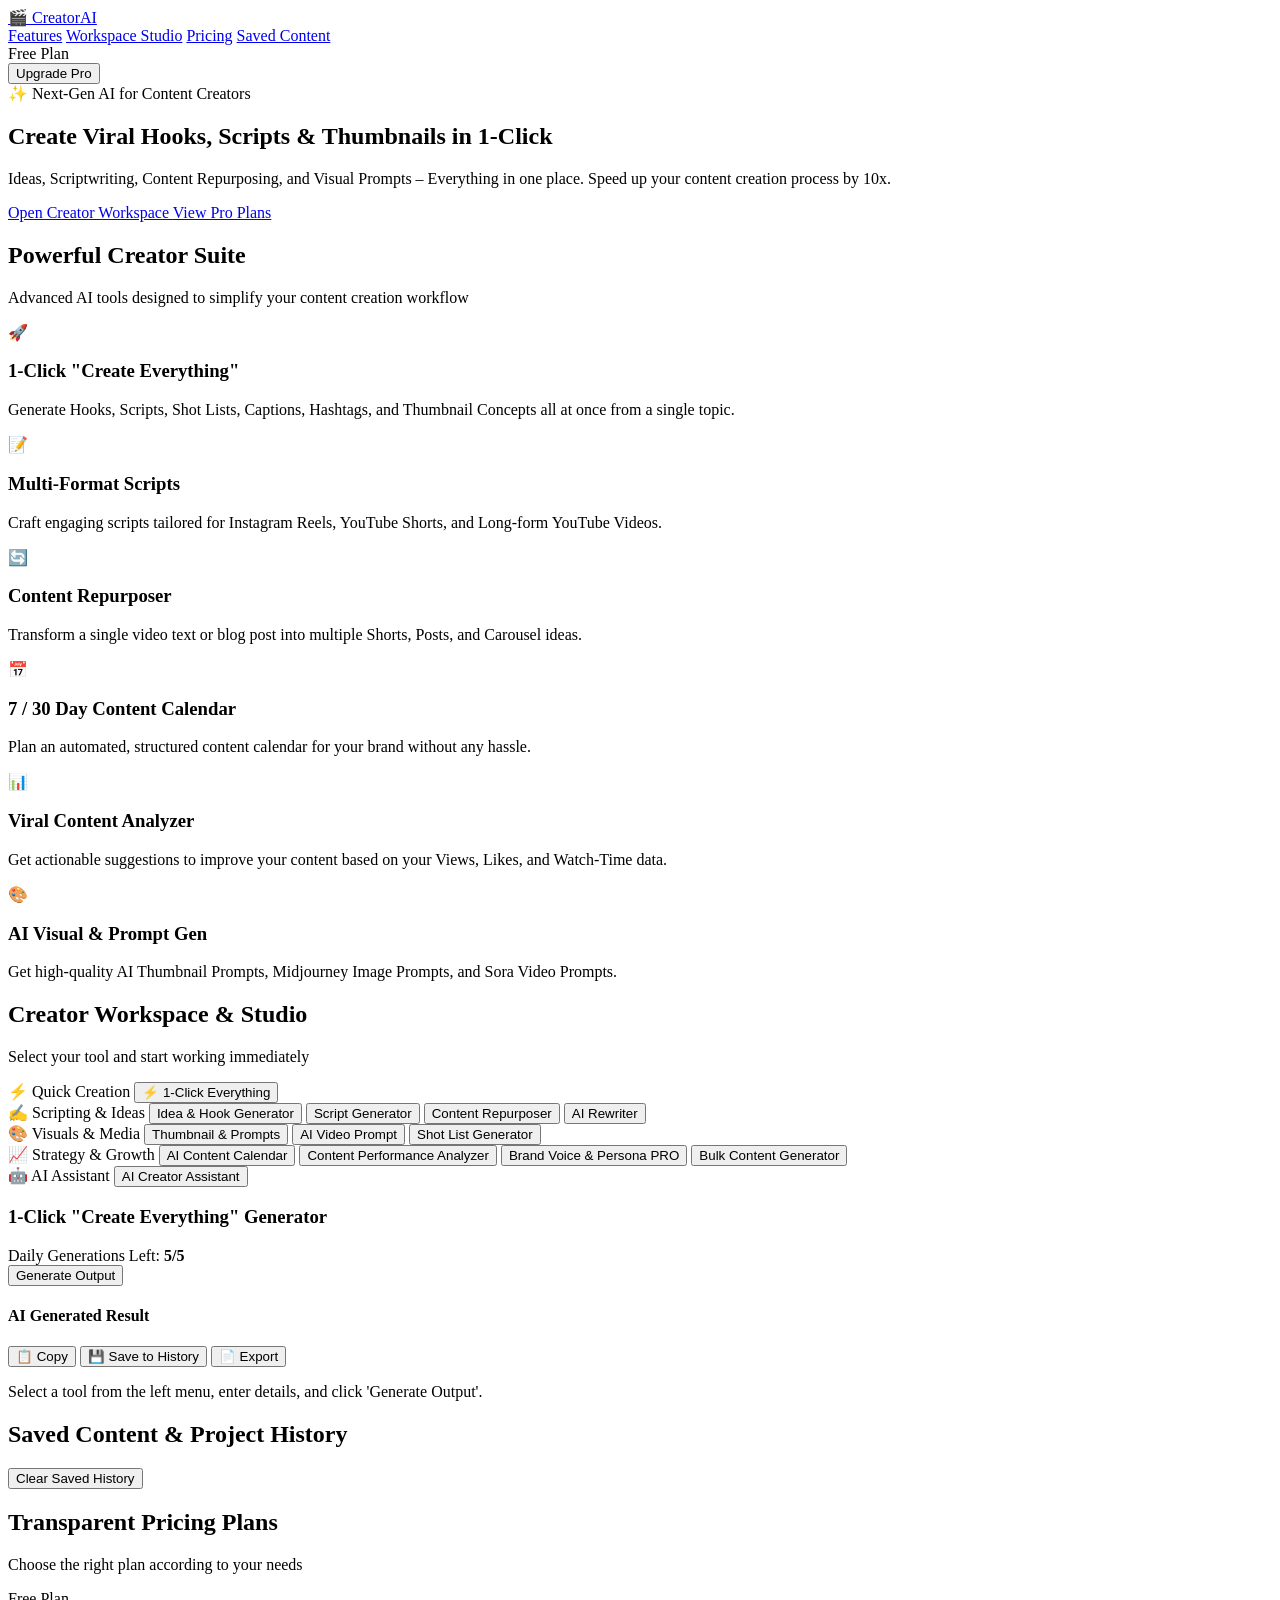
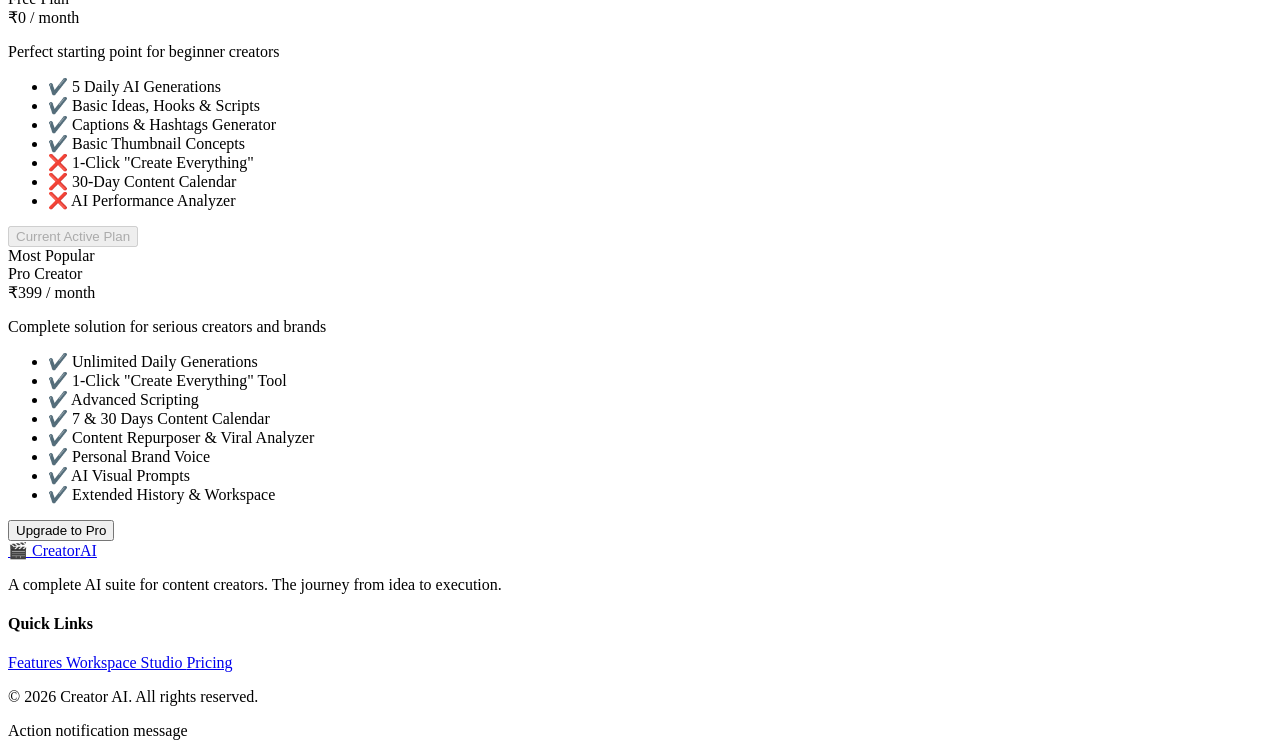
==== index.html @ c9af8aab "Add files via upload" ====
<!DOCTYPE html>
<html lang="en">
<head>
    <meta charset="UTF-8">
    <meta name="viewport" content="width=device-width, initial-scale=1.0">

    <title>Creator AI - All-in-One Content Platform for Creators</title>

    <meta name="description"
        content="AI tools for Content Creators: Idea Generator, Script Writer, Hook Generator, Repurposer, Content Analyzer, and One-Click All-in-One Generator.">

    <link rel="preconnect" href="https://fonts.googleapis.com">
    <link rel="preconnect" href="https://fonts.gstatic.com" crossorigin>

    <link href="https://fonts.googleapis.com/css2?family=Plus+Jakarta+Sans:wght@400;500;600;700;800&display=swap"
        rel="stylesheet">

    <link rel="stylesheet" href="style.css">
  <meta name="google-site-verification" content="_xtn77WiHcYgu2DL6UXUXXm8Jqo-1Ph4qLhPpnRTW8I" />
</head>

<body>

    <!-- Header -->
    <header class="navbar">
        <div class="container nav-container">

            <a href="#" class="logo">
                <span class="logo-icon">🎬</span>
                Creator<span class="highlight">AI</span>
            </a>

            <nav class="nav-links" id="navLinks">
                <a href="#features">Features</a>
                <a href="#workspace">Workspace Studio</a>
                <a href="#pricing">Pricing</a>
                <a href="#history">Saved Content</a>
            </nav>

            <div class="nav-actions">
                <div class="plan-badge" id="userPlanBadge">
                    Free Plan
                </div>

                <button class="btn btn-secondary" id="upgradeNavBtn">
                    Upgrade Pro
                </button>
            </div>

        </div>
    </header>


    <!-- Hero -->
    <section class="hero">

        <div class="container hero-content">

            <span class="hero-tag">
                ✨ Next-Gen AI for Content Creators
            </span>

            <h1>
                Create Viral
                <span class="gradient-text">
                    Hooks, Scripts & Thumbnails
                </span>
                in 1-Click
            </h1>

            <p>
                Ideas, Scriptwriting, Content Repurposing, and Visual Prompts –
                Everything in one place. Speed up your content creation process by 10x.
            </p>

            <div class="hero-buttons">

                <a href="#workspace" class="btn btn-primary btn-lg">
                    Open Creator Workspace
                </a>

                <a href="#pricing" class="btn btn-outline btn-lg">
                    View Pro Plans
                </a>

            </div>

        </div>

    </section>


    <!-- Features -->
    <section class="features-section" id="features">

        <div class="container">

            <div class="section-title">

                <h2>Powerful Creator Suite</h2>

                <p>
                    Advanced AI tools designed to simplify your content creation workflow
                </p>

            </div>


            <div class="features-grid">

                <div class="feature-card">
                    <div class="feature-icon">🚀</div>
                    <h3>1-Click "Create Everything"</h3>
                    <p>
                        Generate Hooks, Scripts, Shot Lists, Captions, Hashtags,
                        and Thumbnail Concepts all at once from a single topic.
                    </p>
                </div>


                <div class="feature-card">
                    <div class="feature-icon">📝</div>
                    <h3>Multi-Format Scripts</h3>
                    <p>
                        Craft engaging scripts tailored for Instagram Reels,
                        YouTube Shorts, and Long-form YouTube Videos.
                    </p>
                </div>


                <div class="feature-card">
                    <div class="feature-icon">🔄</div>
                    <h3>Content Repurposer</h3>
                    <p>
                        Transform a single video text or blog post into multiple
                        Shorts, Posts, and Carousel ideas.
                    </p>
                </div>


                <div class="feature-card">
                    <div class="feature-icon">📅</div>
                    <h3>7 / 30 Day Content Calendar</h3>
                    <p>
                        Plan an automated, structured content calendar for your brand
                        without any hassle.
                    </p>
                </div>


                <div class="feature-card">
                    <div class="feature-icon">📊</div>
                    <h3>Viral Content Analyzer</h3>
                    <p>
                        Get actionable suggestions to improve your content based on
                        your Views, Likes, and Watch-Time data.
                    </p>
                </div>


                <div class="feature-card">
                    <div class="feature-icon">🎨</div>
                    <h3>AI Visual & Prompt Gen</h3>
                    <p>
                        Get high-quality AI Thumbnail Prompts, Midjourney Image Prompts,
                        and Sora Video Prompts.
                    </p>
                </div>

            </div>

        </div>

    </section>


    <!-- Workspace -->
    <section class="workspace-section" id="workspace">

        <div class="container">

            <div class="section-title">

                <h2>Creator Workspace & Studio</h2>

                <p>
                    Select your tool and start working immediately
                </p>

            </div>


            <div class="workspace-layout">

                <!-- Sidebar -->
                <aside class="sidebar">

                    <div class="sidebar-group">

                        <span class="group-title">
                            ⚡ Quick Creation
                        </span>

                        <button class="tool-btn active"
                            data-tool="all-in-one">
                            ⚡ 1-Click Everything
                        </button>

                    </div>


                    <div class="sidebar-group">

                        <span class="group-title">
                            ✍️ Scripting & Ideas
                        </span>

                        <button class="tool-btn"
                            data-tool="idea-hook">
                            Idea & Hook Generator
                        </button>

                        <button class="tool-btn"
                            data-tool="script-gen">
                            Script Generator
                        </button>

                        <button class="tool-btn"
                            data-tool="repurposer">
                            Content Repurposer
                        </button>

                        <button class="tool-btn"
                            data-tool="rewrite-improve">
                            AI Rewriter
                        </button>

                    </div>


                    <div class="sidebar-group">

                        <span class="group-title">
                            🎨 Visuals & Media
                        </span>

                        <button class="tool-btn"
                            data-tool="thumbnail-idea">
                            Thumbnail & Prompts
                        </button>

                        <button class="tool-btn"
                            data-tool="video-prompt">
                            AI Video Prompt
                        </button>

                        <button class="tool-btn"
                            data-tool="shot-list">
                            Shot List Generator
                        </button>

                    </div>


                    <div class="sidebar-group">

                        <span class="group-title">
                            📈 Strategy & Growth
                        </span>

                        <button class="tool-btn"
                            data-tool="calendar">
                            AI Content Calendar
                        </button>

                        <button class="tool-btn"
                            data-tool="analyzer">
                            Content Performance Analyzer
                        </button>

                        <button class="tool-btn"
                            data-tool="brand-voice">
                            Brand Voice & Persona
                            <span class="pro-tag">PRO</span>
                        </button>

                        <button class="tool-btn"
                            data-tool="bulk-gen">
                            Bulk Content Generator
                        </button>

                    </div>


                    <div class="sidebar-group">

                        <span class="group-title">
                            🤖 AI Assistant
                        </span>

                        <button class="tool-btn"
                            data-tool="assistant">
                            AI Creator Assistant
                        </button>

                    </div>

                </aside>


                <!-- Main Panel -->
                <main class="main-panel">

                    <div class="panel-header">

                        <h3 id="currentToolTitle">
                            1-Click "Create Everything" Generator
                        </h3>

                        <span class="limit-tracker"
                            id="dailyLimitTracker">
                            Daily Generations Left:
                            <strong>5/5</strong>
                        </span>

                    </div>


                    <!-- Generator Form -->
                    <form id="generatorForm"
                        class="generator-form">

                        <div id="dynamicInputs">
                        </div>

                        <button type="submit"
                            class="btn btn-primary btn-block"
                            id="generateBtn">

                            <span class="btn-text">
                                Generate Output
                            </span>

                            <span class="spinner hidden"></span>

                        </button>

                    </form>


                    <!-- Output -->
                    <div class="output-container"
                        id="outputContainer">

                        <div class="output-header">

                            <h4>
                                AI Generated Result
                            </h4>

                            <div class="output-actions">

                                <button
                                    type="button"
                                    class="btn btn-secondary btn-sm"
                                    id="copyOutputBtn">
                                    📋 Copy
                                </button>

                                <button
                                    type="button"
                                    class="btn btn-secondary btn-sm"
                                    id="saveOutputBtn">
                                    💾 Save to History
                                </button>

                                <button
                                    type="button"
                                    class="btn btn-secondary btn-sm"
                                    id="exportOutputBtn">
                                    📄 Export
                                </button>

                            </div>

                        </div>


                        <div class="output-body"
                            id="outputDisplay">

                            <p class="placeholder-text">
                                Select a tool from the left menu,
                                enter details, and click 'Generate Output'.
                            </p>

                        </div>

                    </div>

                </main>

            </div>

        </div>

    </section>


    <!-- History -->
    <section class="history-section"
        id="history">

        <div class="container">

            <div class="history-header">

                <h2>
                    Saved Content & Project History
                </h2>

                <button
                    class="btn btn-outline btn-sm"
                    id="clearHistoryBtn">
                    Clear Saved History
                </button>

            </div>

            <div class="history-grid"
                id="historyGrid">

            </div>

        </div>

    </section>


    <!-- Pricing -->
    <section class="pricing-section"
        id="pricing">

        <div class="container">

            <div class="section-title">

                <h2>
                    Transparent Pricing Plans
                </h2>

                <p>
                    Choose the right plan according to your needs
                </p>

            </div>


            <div class="pricing-cards">

                <!-- Free -->
                <div class="price-card">

                    <div class="plan-name">
                        Free Plan
                    </div>

                    <div class="price">
                        ₹0
                        <span>/ month</span>
                    </div>

                    <p class="plan-desc">
                        Perfect starting point for beginner creators
                    </p>

                    <ul class="plan-features">

                        <li>✔️ 5 Daily AI Generations</li>
                        <li>✔️ Basic Ideas, Hooks & Scripts</li>
                        <li>✔️ Captions & Hashtags Generator</li>
                        <li>✔️ Basic Thumbnail Concepts</li>

                        <li class="disabled">
                            ❌ 1-Click "Create Everything"
                        </li>

                        <li class="disabled">
                            ❌ 30-Day Content Calendar
                        </li>

                        <li class="disabled">
                            ❌ AI Performance Analyzer
                        </li>

                    </ul>

                    <button
                        class="btn btn-outline btn-block"
                        id="freePlanBtn"
                        disabled>
                        Current Active Plan
                    </button>

                </div>


                <!-- Pro -->
                <div class="price-card popular">

                    <div class="popular-badge">
                        Most Popular
                    </div>

                    <div class="plan-name">
                        Pro Creator
                    </div>

                    <div class="price">
                        ₹399
                        <span>/ month</span>
                    </div>

                    <p class="plan-desc">
                        Complete solution for serious creators and brands
                    </p>

                    <ul class="plan-features">

                        <li>✔️ Unlimited Daily Generations</li>
                        <li>✔️ 1-Click "Create Everything" Tool</li>
                        <li>✔️ Advanced Scripting</li>
                        <li>✔️ 7 & 30 Days Content Calendar</li>
                        <li>✔️ Content Repurposer & Viral Analyzer</li>
                        <li>✔️ Personal Brand Voice</li>
                        <li>✔️ AI Visual Prompts</li>
                        <li>✔️ Extended History & Workspace</li>

                    </ul>

                    <button
                        class="btn btn-primary btn-block"
                        id="upgradeProBtn">
                        Upgrade to Pro
                    </button>

                </div>

            </div>

        </div>

    </section>


    <!-- Footer -->
    <footer class="footer">

        <div class="container footer-content">

            <div class="footer-brand">

                <a href="#" class="logo">
                    🎬 Creator<span class="highlight">AI</span>
                </a>

                <p>
                    A complete AI suite for content creators.
                    The journey from idea to execution.
                </p>

            </div>


            <div class="footer-links">

                <h4>
                    Quick Links
                </h4>

                <a href="#features">
                    Features
                </a>

                <a href="#workspace">
                    Workspace Studio
                </a>

                <a href="#pricing">
                    Pricing
                </a>

            </div>


            <div class="footer-bottom">

                <p>
                    &copy; 2026 Creator AI.
                    All rights reserved.
                </p>

            </div>

        </div>

    </footer>


    <!-- Toast -->
    <div id="toast" class="toast">
        Action notification message
    </div>


    <!-- JavaScript -->
    <script src="script.js"></script>

</body>
</html>
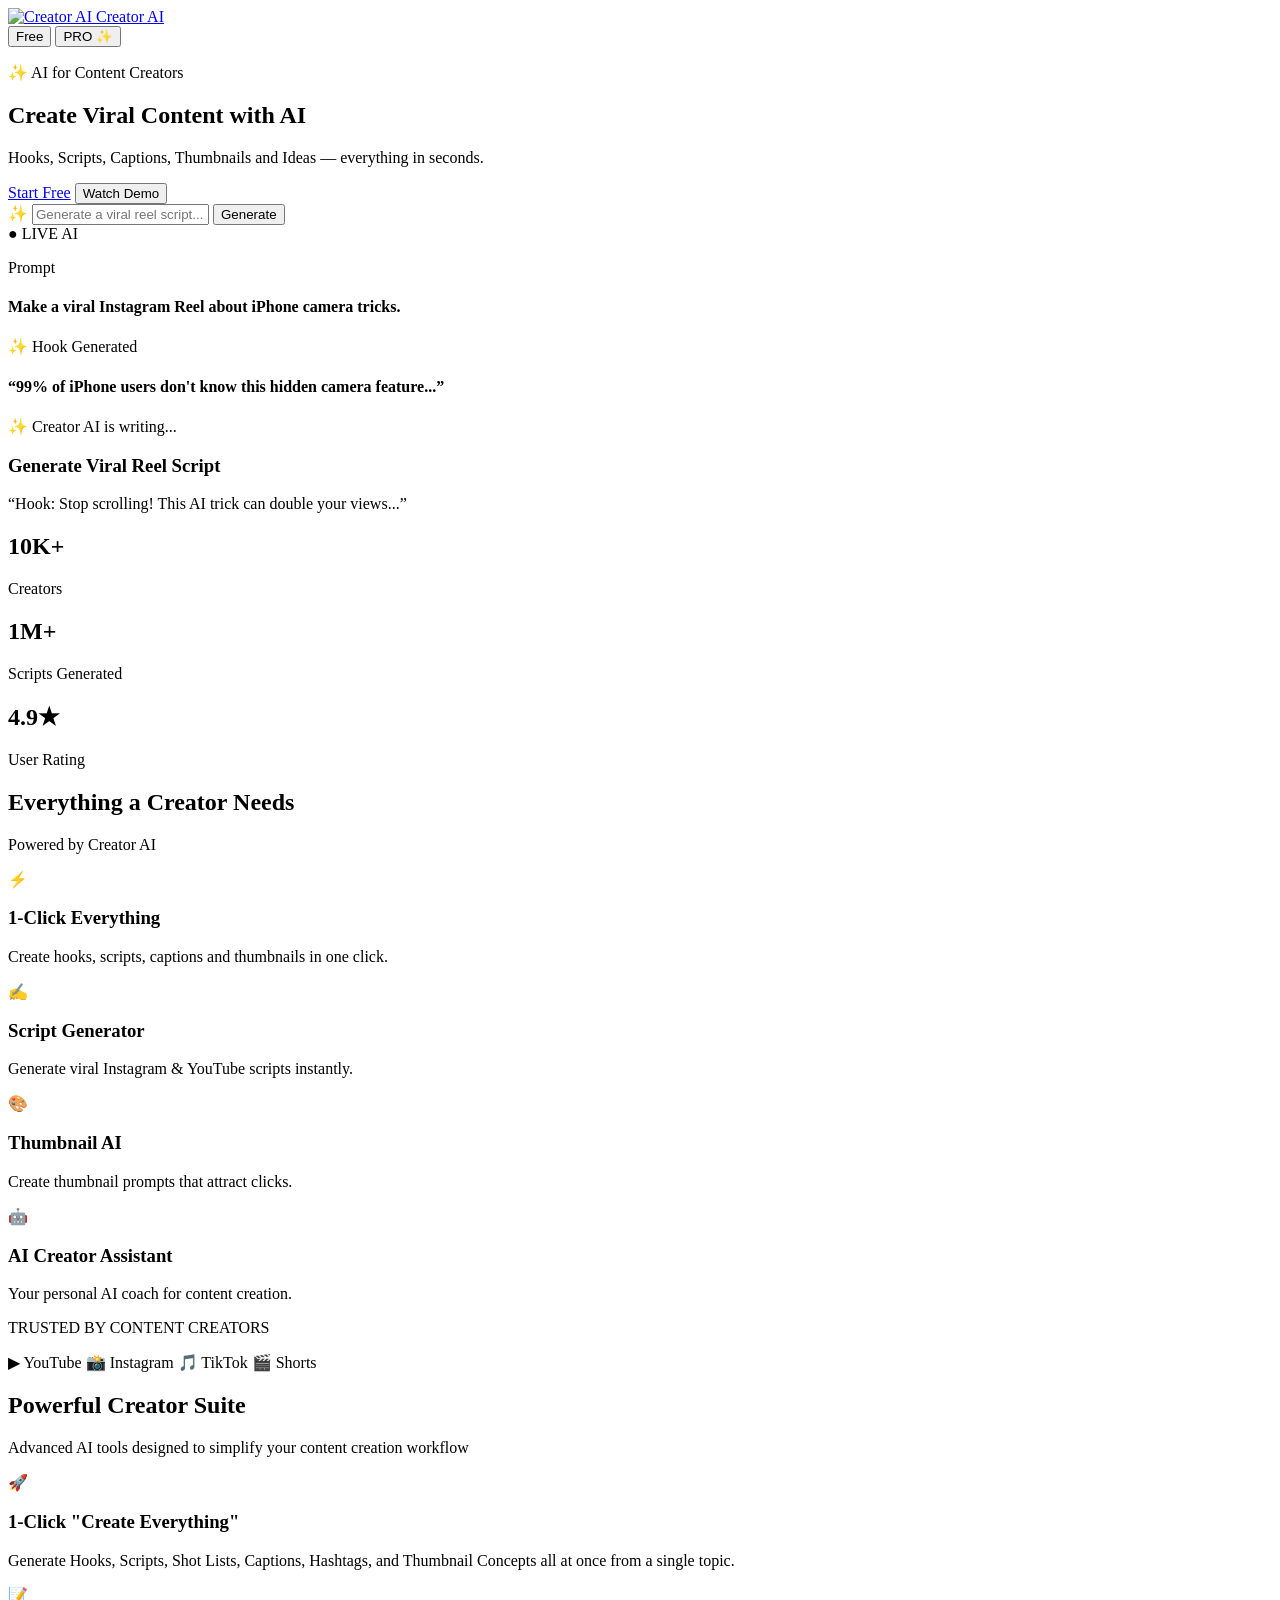
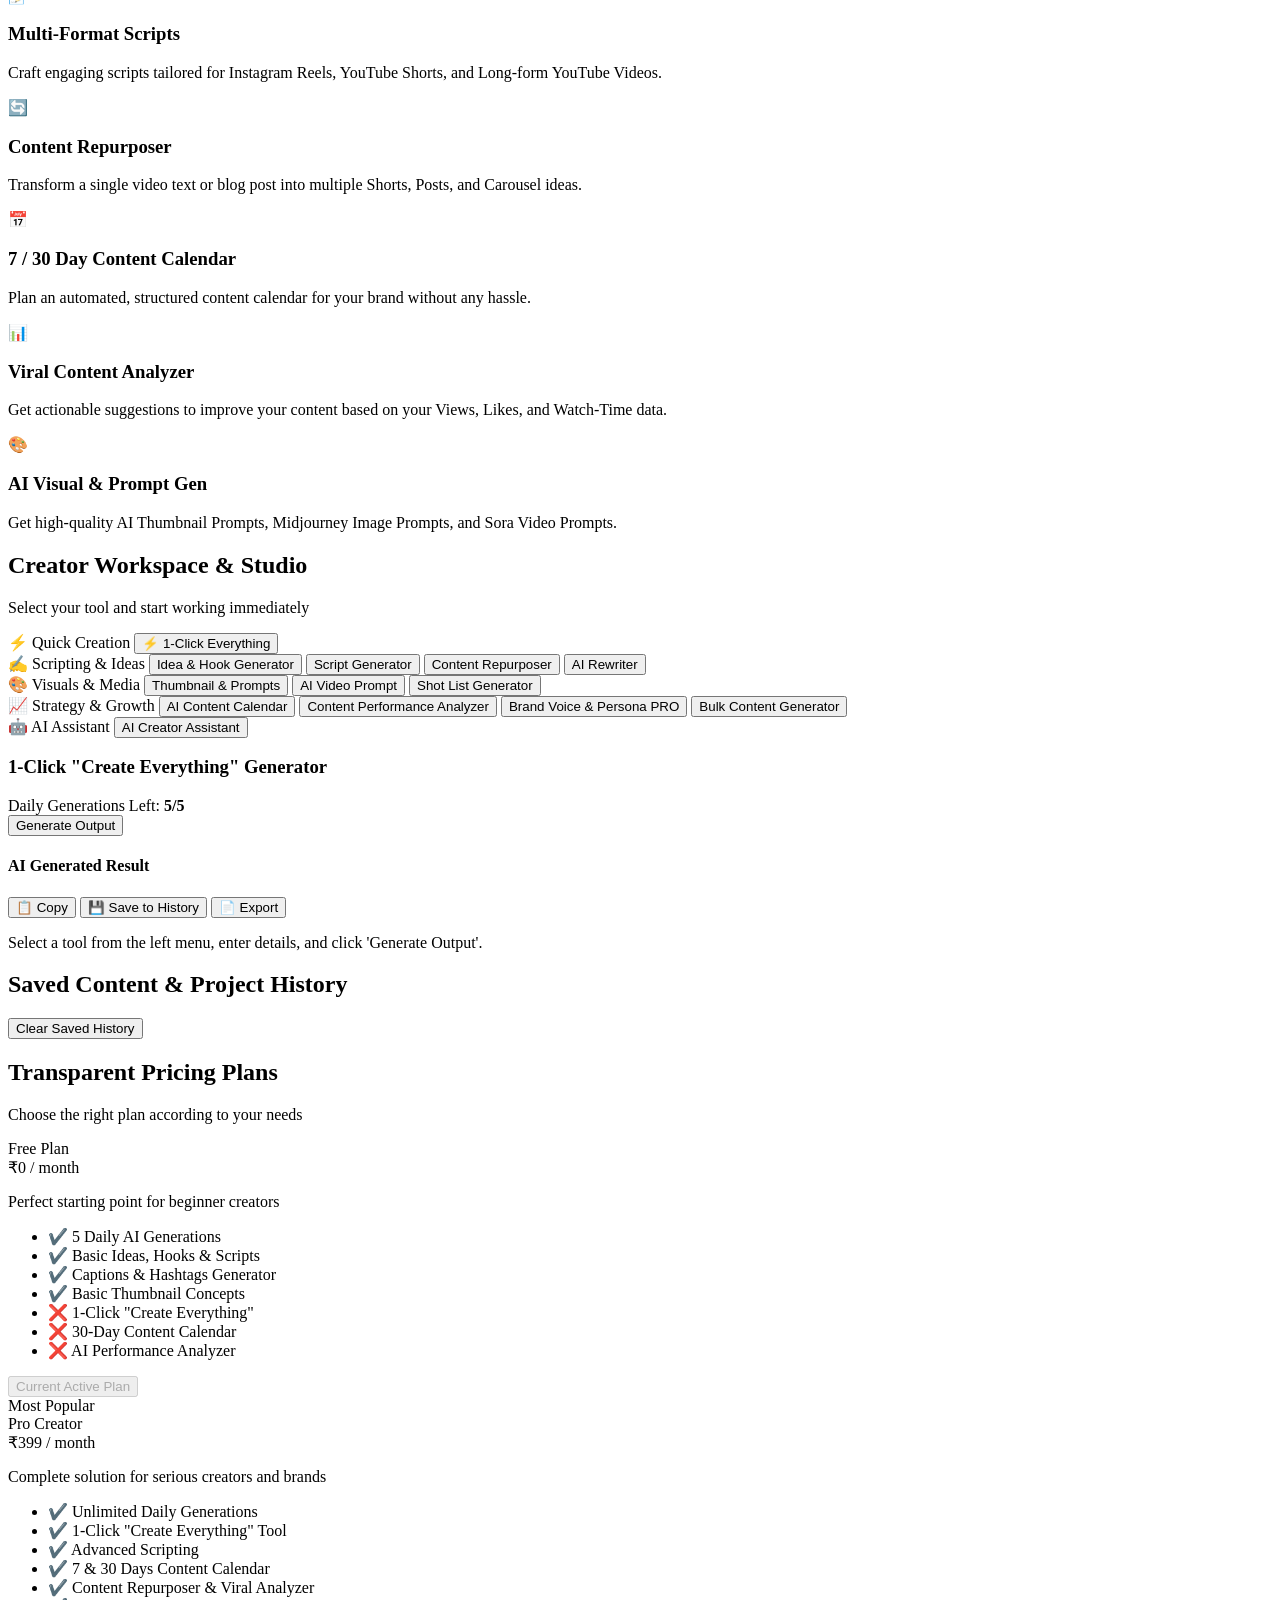
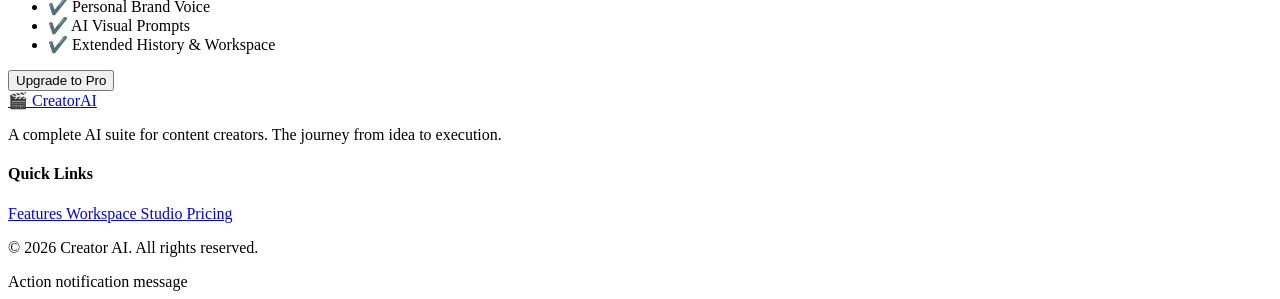
==== commit 7e48f6a1: "Add files via upload" ====
--- a/index.html
+++ b/index.html
@@ -6,9 +6,8 @@
 
     <title>Creator AI - All-in-One Content Platform for Creators</title>
 
-    <meta name="description"
-        content="AI tools for Content Creators: Idea Generator, Script Writer, Hook Generator, Repurposer, Content Analyzer, and One-Click All-in-One Generator.">
-
+    <meta name="description" content="Creator AI is an all-in-one AI platform for content creators. Generate viral hooks, scripts, captions, thumbnails, video prompts and more with AI.">
+  <link rel="canonical" href="https://creator-ai-create.github.io/creator-ai/">
     <link rel="preconnect" href="https://fonts.googleapis.com">
     <link rel="preconnect" href="https://fonts.gstatic.com" crossorigin>
 
@@ -16,78 +15,164 @@
         rel="stylesheet">
 
     <link rel="stylesheet" href="style.css">
-  <meta name="google-site-verification" content="_xtn77WiHcYgu2DL6UXUXXm8Jqo-1Ph4qLhPpnRTW8I" />
+  <link rel="icon" type="image/svg+xml" href="favicon.svg">
+  <meta name="theme-color" content="#7C3AED">
 </head>
 
 <body>
 
-    <!-- Header -->
-    <header class="navbar">
-        <div class="container nav-container">
-
-            <a href="#" class="logo">
-                <span class="logo-icon">🎬</span>
-                Creator<span class="highlight">AI</span>
-            </a>
-
-            <nav class="nav-links" id="navLinks">
-                <a href="#features">Features</a>
-                <a href="#workspace">Workspace Studio</a>
-                <a href="#pricing">Pricing</a>
-                <a href="#history">Saved Content</a>
-            </nav>
-
-            <div class="nav-actions">
-                <div class="plan-badge" id="userPlanBadge">
-                    Free Plan
-                </div>
-
-                <button class="btn btn-secondary" id="upgradeNavBtn">
-                    Upgrade Pro
-                </button>
-            </div>
-
-        </div>
-    </header>
+    
+  
+<!-- Header -->
+<header class="navbar">
+
+    <div class="logo">
+        <a href="index.html" class="logo-link">
+            <img src="./favicom.svg" class="brand-logo" alt="Creator AI">
+            <span class="brand-name">
+                Creator <span>AI</span>
+            </span>
+        </a>
+    </div>
+
+    <div class="nav-right">
+        <button class="plan-btn">Free</button>
+        <button class="pro-btn">PRO ✨</button>
+    </div>
+
+</header>
 
 
     <!-- Hero -->
-    <section class="hero">
-
-        <div class="container hero-content">
-
-            <span class="hero-tag">
-                ✨ Next-Gen AI for Content Creators
-            </span>
-
-            <h1>
-                Create Viral
-                <span class="gradient-text">
-                    Hooks, Scripts & Thumbnails
-                </span>
-                in 1-Click
-            </h1>
-
-            <p>
-                Ideas, Scriptwriting, Content Repurposing, and Visual Prompts –
-                Everything in one place. Speed up your content creation process by 10x.
-            </p>
-
-            <div class="hero-buttons">
-
-                <a href="#workspace" class="btn btn-primary btn-lg">
-                    Open Creator Workspace
-                </a>
-
-                <a href="#pricing" class="btn btn-outline btn-lg">
-                    View Pro Plans
-                </a>
-
-            </div>
-
-        </div>
-
-    </section>
+  <div class="orb orb1"></div>
+<div class="orb orb2"></div>
+<div class="orb orb3"></div>
+<div class="grid-bg"></div>
+<section class="hero">
+  <div class="hero-left">
+    <p class="badge">✨ AI for Content Creators</p>
+
+    <h1>Create Viral Content with AI</h1>
+
+    <p class="subtitle">
+      Hooks, Scripts, Captions, Thumbnails and Ideas —
+      everything in seconds.
+    </p>
+
+    <div class="hero-buttons">
+      <a href="tools.html" class="start-btn">Start Free</a>
+      <button class="demo-btn">Watch Demo</button>
+      
+    </div>
+    <div class="ai-search">
+  <div class="search-glow"></div>
+  <span>✨</span>
+  <input type="text" placeholder="Generate a viral reel script...">
+  <button>Generate</button>
+</div>
+  </div>
+  <div class="hero-right">
+  <div class="ai-card">
+
+  <div class="card-top">
+    <span class="dot pink"></span>
+    <span class="dot purple"></span>
+    <span class="dot blue"></span>
+    <span class="live">● LIVE AI</span>
+  </div>
+
+  <div class="prompt-box">
+    <p>Prompt</p>
+    <h4>Make a viral Instagram Reel about iPhone camera tricks.</h4>
+  </div>
+
+  <div class="typing">
+    <span></span><span></span><span></span>
+  </div>
+
+  <div class="result-box">
+    <p>✨ Hook Generated</p>
+    <h4>“99% of iPhone users don't know this hidden camera feature...”</h4>
+  </div>
+
+  </div>
+    <div class="card-top">
+      <span class="dot"></span>
+      <span class="dot"></span>
+      <span class="dot"></span>
+    </div>
+
+    <p class="ai-label">✨ Creator AI is writing...</p>
+
+    <h3>Generate Viral Reel Script</h3>
+
+    <div class="output-box">
+      “Hook: Stop scrolling! This AI trick can double your views...”
+    </div>
+  </div>
+  </div>
+  <section class="stats">
+  <div class="stat-card">
+    <h2>10K+</h2>
+    <p>Creators</p>
+  </div>
+
+  <div class="stat-card">
+    <h2>1M+</h2>
+    <p>Scripts Generated</p>
+  </div>
+
+  <div class="stat-card">
+    <h2>4.9★</h2>
+    <p>User Rating</p>
+  </div>
+  </section>
+  <section class="features">
+  <h2>Everything a Creator Needs</h2>
+  <p>Powered by Creator AI</p>
+
+  <div class="feature-grid">
+
+    <div class="feature-card">
+      <div class="icon">⚡</div>
+      <h3>1-Click Everything</h3>
+      <p>Create hooks, scripts, captions and thumbnails in one click.</p>
+    </div>
+
+    <div class="feature-card">
+      <div class="icon">✍️</div>
+      <h3>Script Generator</h3>
+      <p>Generate viral Instagram & YouTube scripts instantly.</p>
+    </div>
+
+    <div class="feature-card">
+      <div class="icon">🎨</div>
+      <h3>Thumbnail AI</h3>
+      <p>Create thumbnail prompts that attract clicks.</p>
+    </div>
+
+    <div class="feature-card">
+      <div class="icon">🤖</div>
+      <h3>AI Creator Assistant</h3>
+      <p>Your personal AI coach for content creation.</p>
+    </div>
+
+  </div>
+  </section>
+  <section class="trusted">
+  <p class="trusted-title">TRUSTED BY CONTENT CREATORS</p>
+
+  <div class="creator-logos">
+    <span>▶ YouTube</span>
+    <span>📸 Instagram</span>
+    <span>🎵 TikTok</span>
+    <span>🎬 Shorts</span>
+  </div>
+  </section>
+  
+    <!-- AI preview card -->
+  </>
+</section>
 
 
     <!-- Features -->
@@ -617,4 +702,6 @@
     <script src="script.js"></script>
 
 </body>
-</html>+</html>
+
+  
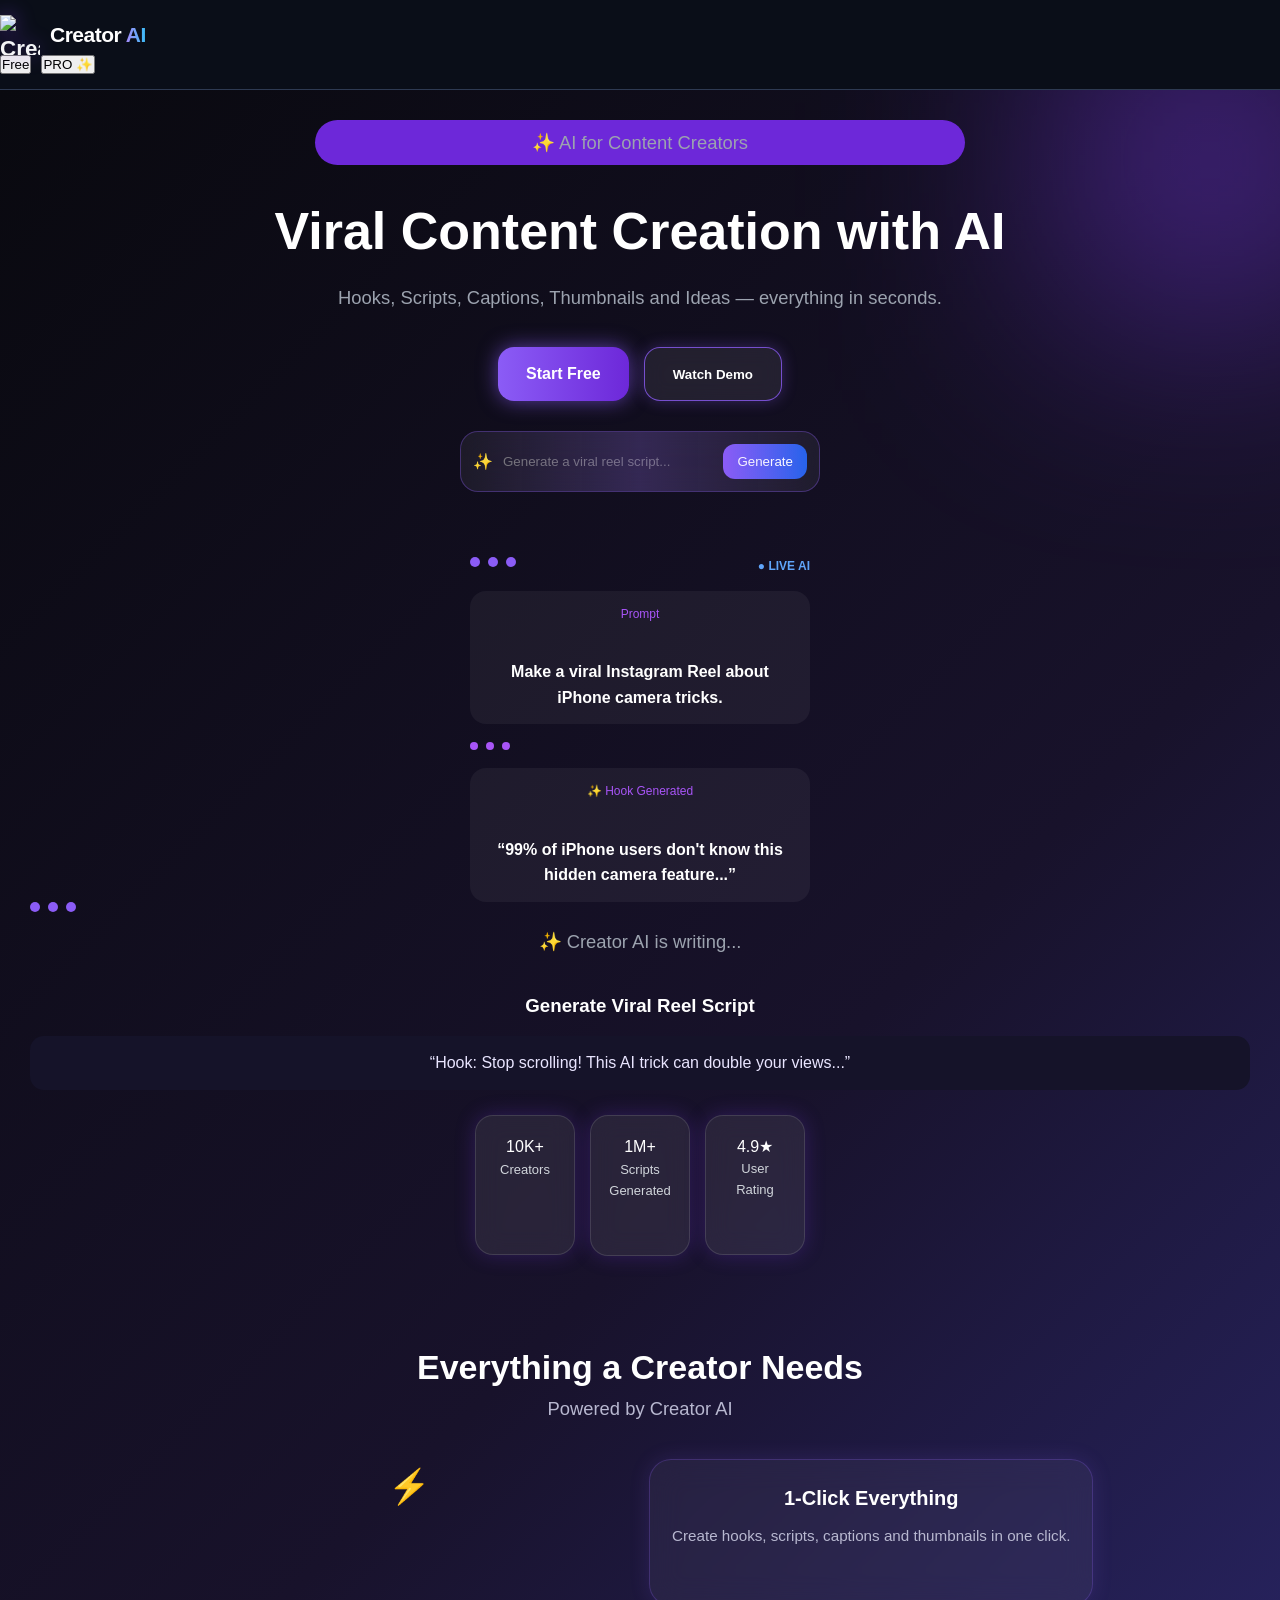
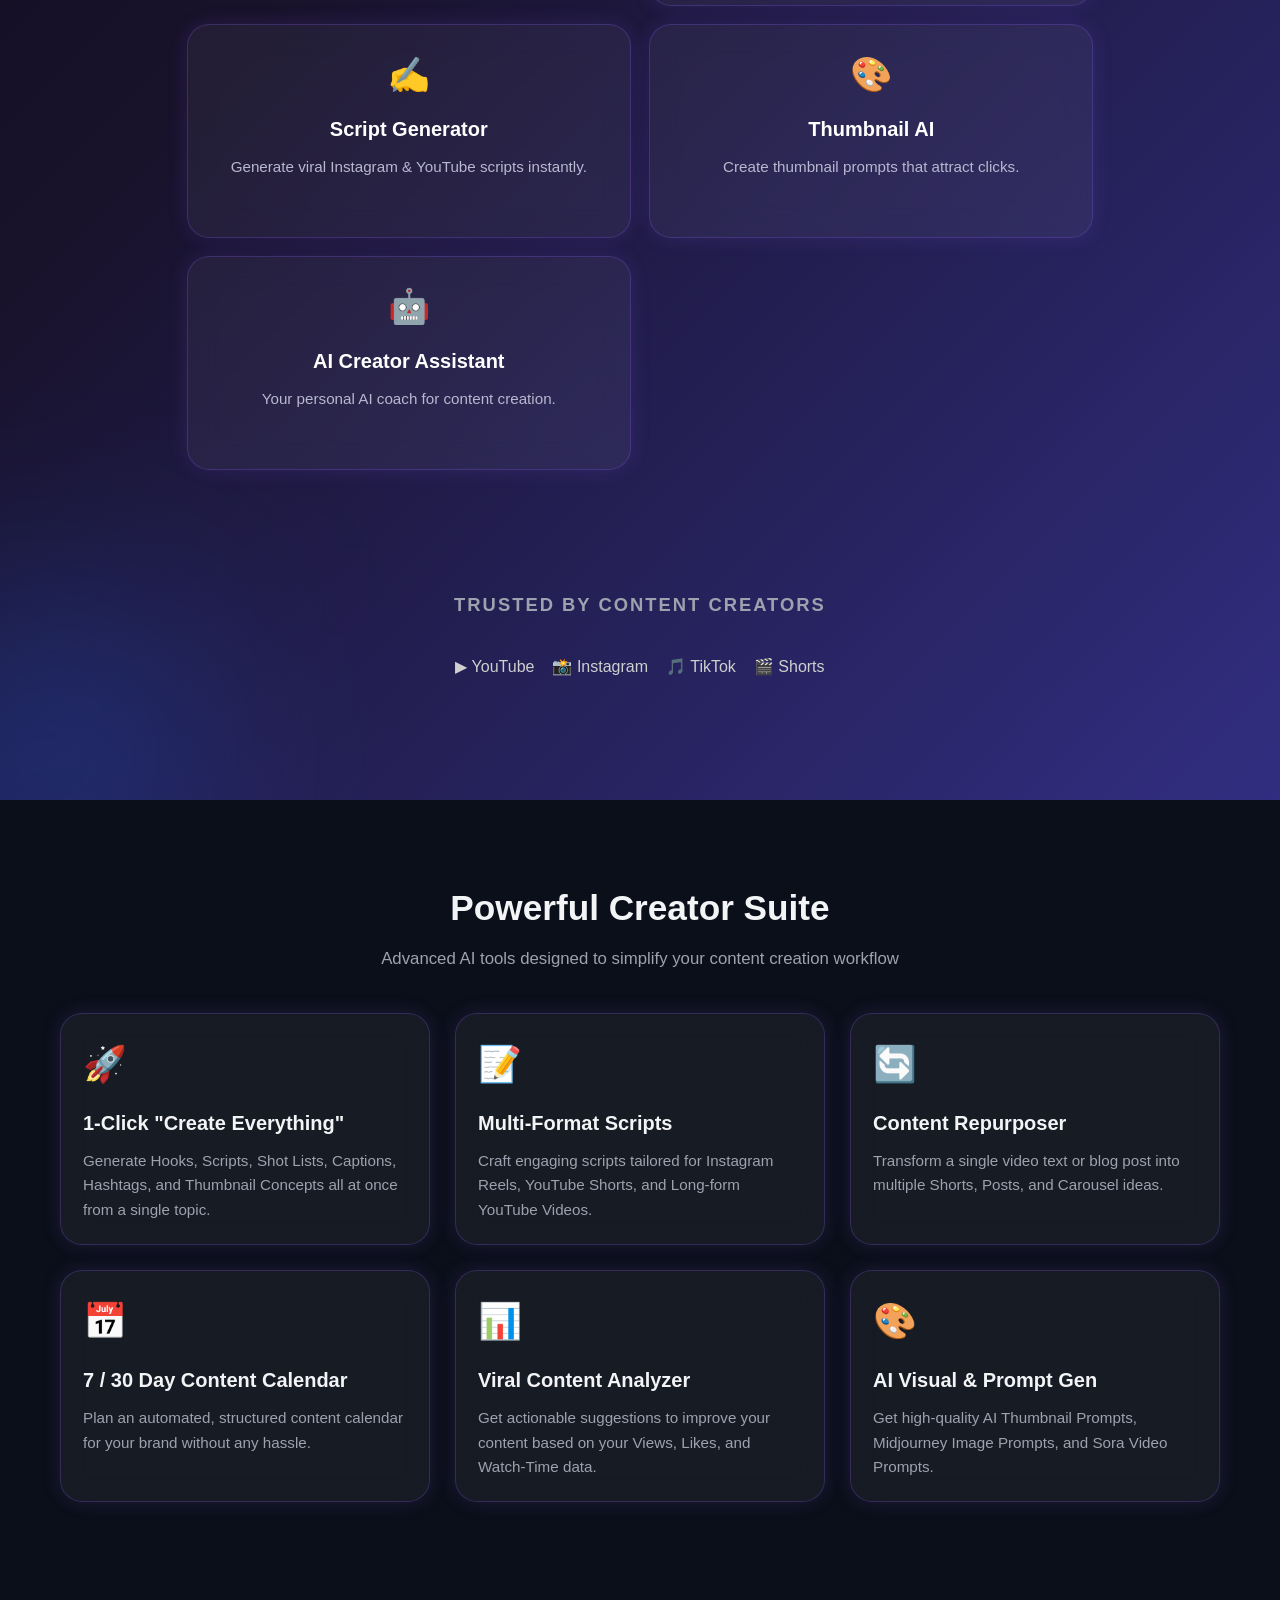
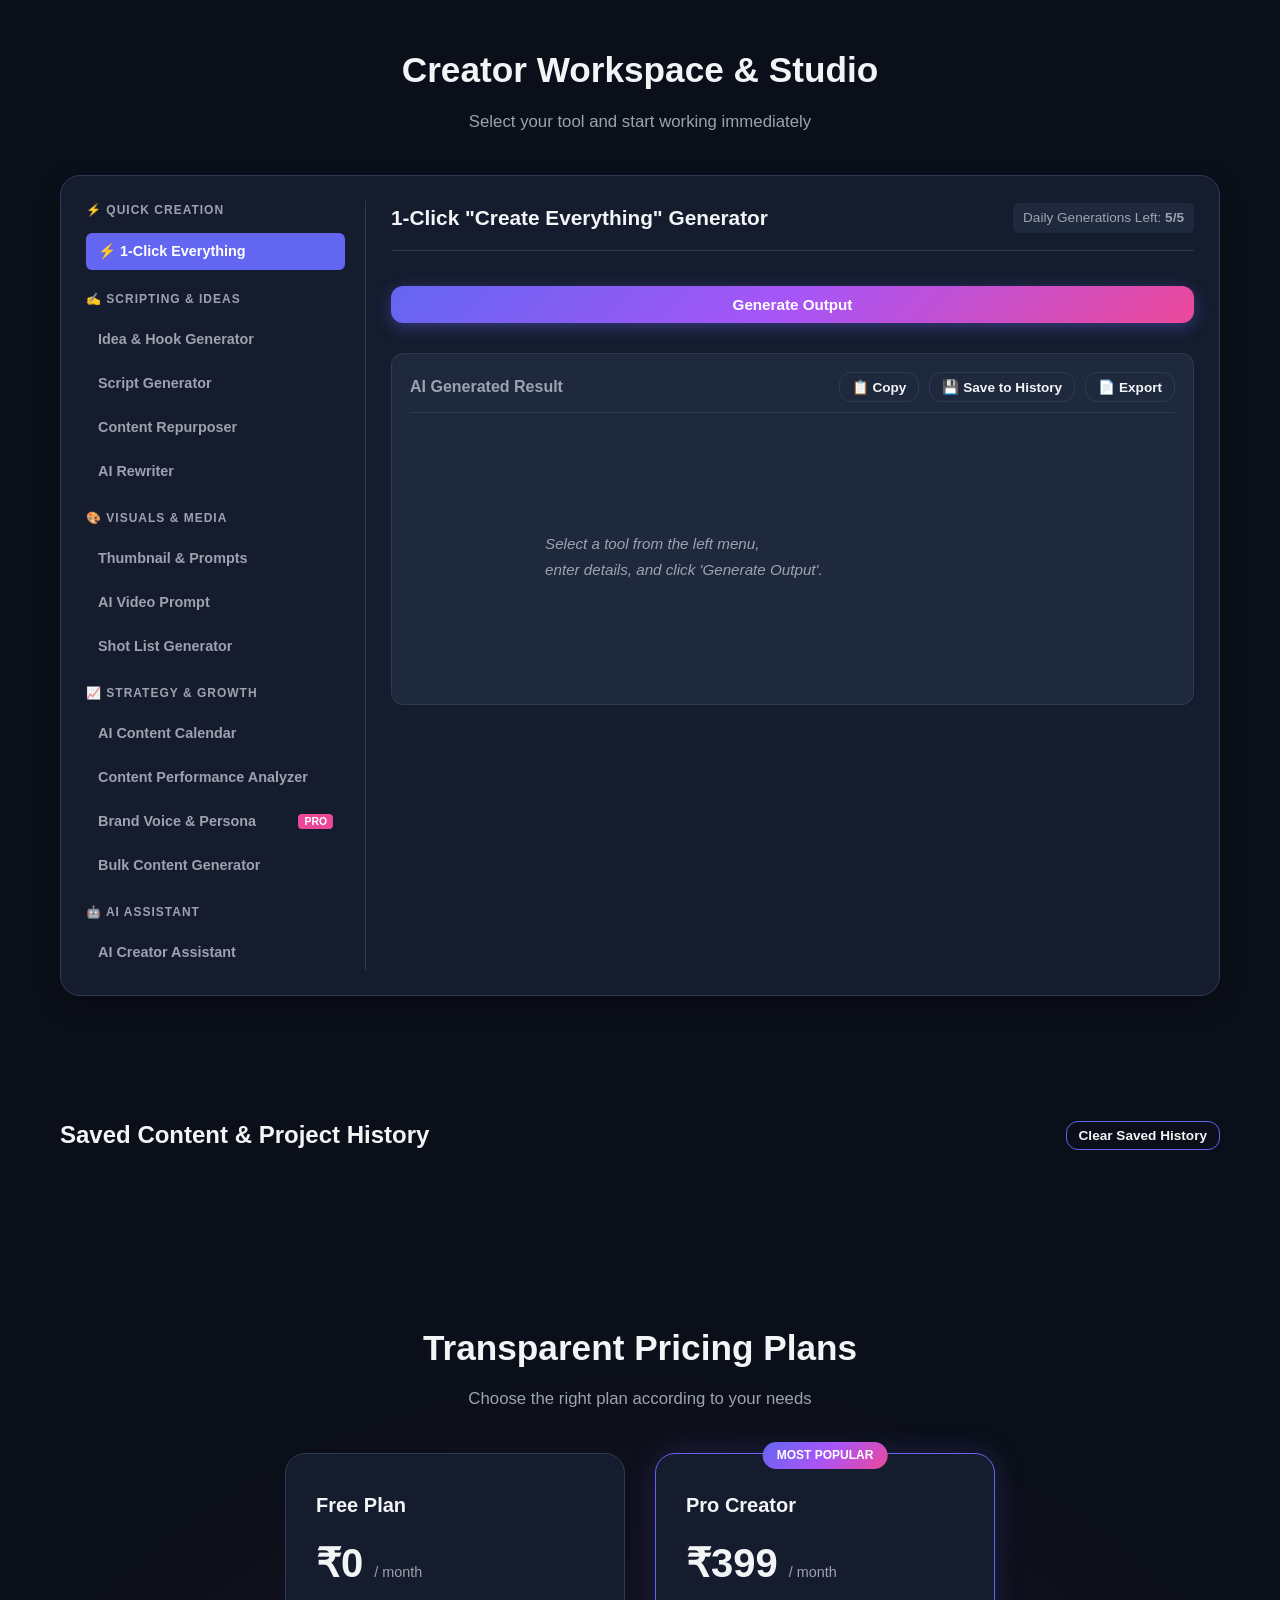
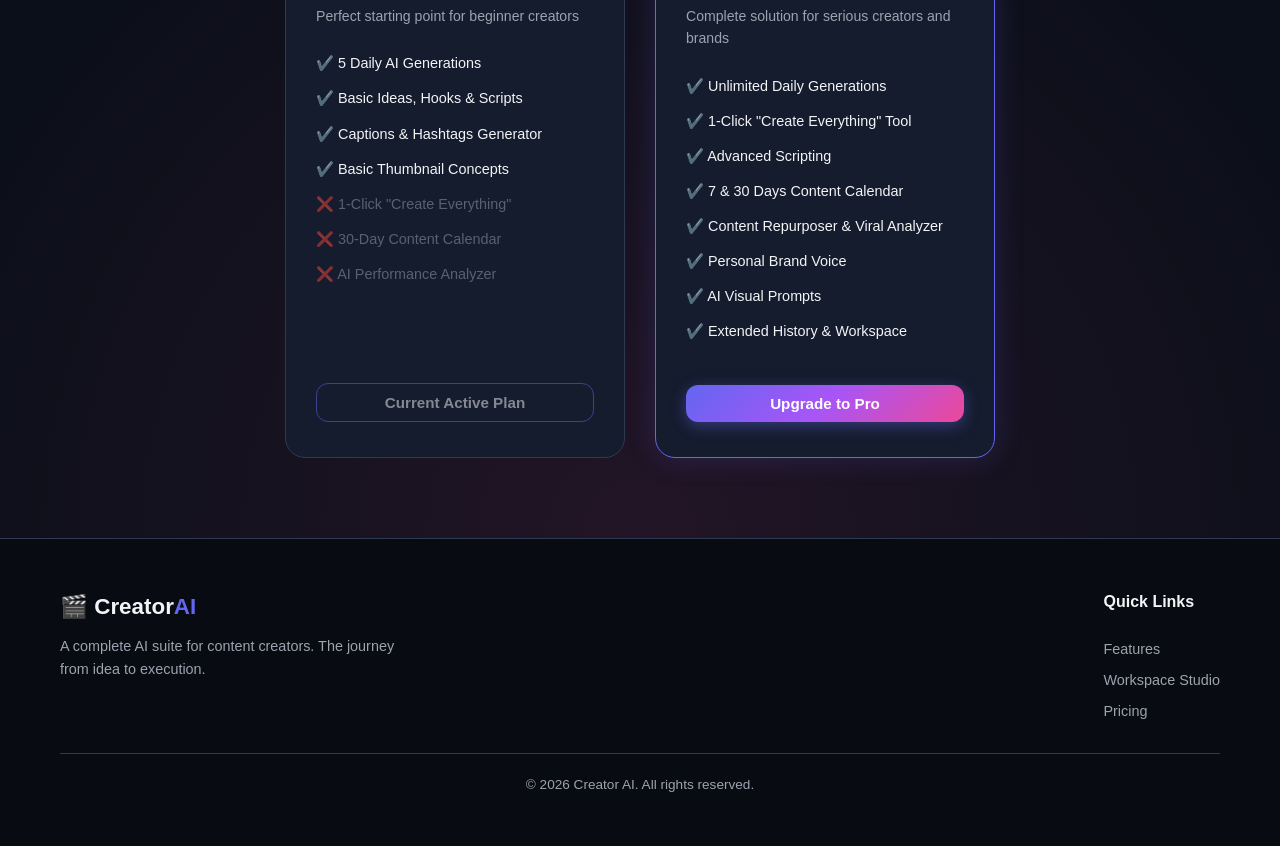
==== commit a2e38001: "Add files via upload" ====
--- a/index.html
+++ b/index.html
@@ -8,6 +8,10 @@
 
     <meta name="description" content="Creator AI is an all-in-one AI platform for content creators. Generate viral hooks, scripts, captions, thumbnails, video prompts and more with AI.">
   <link rel="canonical" href="https://creator-ai-create.github.io/creator-ai/">
+  <meta property="og:title" content="Creator AI - All-in-One Content Platform for Creators">
+<meta property="og:description" content="Creator AI is an all-in-one AI platform for content creators. Generate hooks, scripts, captions, thumbnails, video prompts and more with AI.">
+<meta property="og:url" content="https://creator-ai-create.github.io/creator-ai/">
+<meta property="og:type" content="website">
     <link rel="preconnect" href="https://fonts.googleapis.com">
     <link rel="preconnect" href="https://fonts.gstatic.com" crossorigin>
 
@@ -17,6 +21,16 @@
     <link rel="stylesheet" href="style.css">
   <link rel="icon" type="image/svg+xml" href="favicon.svg">
   <meta name="theme-color" content="#7C3AED">
+  <script type="application/ld+json">
+{
+  "@context": "https://schema.org",
+  "@type": "Organization",
+  "name": "Creator AI",
+  "url": "https://creator-ai-create.github.io/creator-ai/",
+  "logo": "https://creator-ai-create.github.io/creator-ai/favicon.svg",
+  "description": "Creator AI is an all-in-one AI platform for content creators."
+}
+  </script>
 </head>
 
 <body>
@@ -52,7 +66,7 @@
   <div class="hero-left">
     <p class="badge">✨ AI for Content Creators</p>
 
-    <h1>Create Viral Content with AI</h1>
+    <h1> Viral Content Creation with AI</h1>
 
     <p class="subtitle">
       Hooks, Scripts, Captions, Thumbnails and Ideas —
@@ -113,17 +127,17 @@
   </div>
   <section class="stats">
   <div class="stat-card">
-    <h2>10K+</h2>
+    <div class="stat-number">10K+</div>
     <p>Creators</p>
   </div>
 
   <div class="stat-card">
-    <h2>1M+</h2>
+    <div class="stat-number">1M+</div>
     <p>Scripts Generated</p>
   </div>
 
   <div class="stat-card">
-    <h2>4.9★</h2>
+    <div class="stat-number">4.9★</div>
     <p>User Rating</p>
   </div>
   </section>
@@ -133,8 +147,8 @@
 
   <div class="feature-grid">
 
+      <div class="icon">⚡</div>
     <div class="feature-card">
-      <div class="icon">⚡</div>
       <h3>1-Click Everything</h3>
       <p>Create hooks, scripts, captions and thumbnails in one click.</p>
     </div>
--- a/style.css
+++ b/style.css
@@ -0,0 +1,1387 @@
+/* --- Global Variables & Theme Base --- */
+:root {
+    --bg-main: #0b0f19;
+    --bg-card: #151c2e;
+    --bg-input: #1f293d;
+    --primary: #6366f1;
+    --primary-hover: #4f46e5;
+    --secondary: #ec4899;
+    --gradient-primary: linear-gradient(135deg, #6366f1 0%, #a855f7 50%, #ec4899 100%);
+    --text-main: #f3f4f6;
+    --text-muted: #9ca3af;
+    --border: #2e3a52;
+    --success: #10b981;
+    --radius-sm: 6px;
+    --radius-md: 12px;
+    --radius-lg: 20px;
+    --shadow: 0 10px 30px -10px rgba(0, 0, 0, 0.5);
+    --font: 'Plus Jakarta Sans', sans-serif;
+}
+
+* {
+    box-sizing: border-box;
+    margin: 0;
+    padding: 0;
+}
+
+body {
+    font-family: var(--font);
+    background-color: var(--bg-main);
+    color: var(--text-main);
+    line-height: 1.6;
+    overflow-x: hidden;
+}
+
+a {
+    color: inherit;
+    text-decoration: none;
+}
+
+ul {
+    list-style: none;
+}
+
+/* --- Container & Global Typography --- */
+.container {
+    max-width: 1200px;
+    margin: 0 auto;
+    padding: 0 20px;
+}
+
+.gradient-text {
+    background: var(--gradient-primary);
+    -webkit-text-fill-color: transparent;
+}
+
+.section-title {
+    text-align: center;
+    margin-bottom: 40px;
+}
+
+.section-title h2 {
+    font-size: 2.2rem;
+    font-weight: 800;
+    margin-bottom: 10px;
+}
+
+.section-title p {
+    color: var(--text-muted);
+    font-size: 1.05rem;
+}
+
+/* --- Buttons & Inputs --- */
+.btn {
+    display: inline-flex;
+    align-items: center;
+    justify-content: center;
+    padding: 10px 20px;
+    font-size: 0.95rem;
+    font-weight: 600;
+    border-radius: var(--radius-md);
+    border: none;
+    cursor: pointer;
+    transition: all 0.25s ease;
+    gap: 8px;
+}
+
+.btn-primary {
+    background: var(--gradient-primary);
+    color: #fff;
+    box-shadow: 0 4px 15px rgba(99, 102, 241, 0.4);
+}
+
+.btn-primary:hover {
+    transform: translateY(-2px);
+    box-shadow: 0 6px 20px rgba(99, 102, 241, 0.6);
+}
+
+.btn-secondary {
+    background: var(--bg-input);
+    color: var(--text-main);
+    border: 1px solid var(--border);
+}
+
+.btn-secondary:hover {
+    background: var(--border);
+}
+
+.btn-outline {
+    background: transparent;
+    border: 1px solid var(--primary);
+    color: var(--text-main);
+}
+
+.btn-outline:hover {
+    background: rgba(99, 102, 241, 0.1);
+}
+
+.btn-block {
+    width: 100%;
+}
+
+.btn-lg {
+    padding: 14px 28px;
+    font-size: 1.05rem;
+}
+
+.btn-sm {
+    padding: 6px 12px;
+    font-size: 0.85rem;
+}
+
+.btn:disabled {
+    opacity: 0.5;
+    cursor: not-allowed;
+    transform: none !important;
+}
+
+/* --- Header / Navbar --- */
+.navbar {
+    position: sticky;
+    top: 0;
+    background-color: rgba(11, 15, 25, 0.85);
+    backdrop-filter: blur(12px);
+    border-bottom: 1px solid var(--border);
+    z-index: 100;
+    padding: 15px 0;
+}
+
+.nav-container {
+    display: flex;
+    justify-content: space-between;
+    align-items: center;
+}
+
+.logo {
+    font-size: 1.4rem;
+    font-weight: 800;
+}
+
+.logo-icon {
+    margin-right: 4px;
+}
+
+.highlight {
+    color: var(--primary);
+}
+
+.nav-links {
+    display: flex;
+    gap: 25px;
+}
+
+.nav-links a {
+    color: var(--text-muted);
+    font-weight: 500;
+    transition: color 0.2s ease;
+}
+
+.nav-links a:hover {
+    color: var(--text-main);
+}
+
+.nav-actions {
+    display: flex;
+    align-items: center;
+    gap: 15px;
+}
+
+.plan-badge {
+    background: rgba(99, 102, 241, 0.15);
+    color: var(--primary);
+    border: 1px solid var(--primary);
+    padding: 4px 10px;
+    font-size: 0.8rem;
+    font-weight: 700;
+    border-radius: 20px;
+}
+
+/* --- Hero Section --- */
+.hero{
+  position:relative;
+  overflow:hidden;
+  min-height:100vh;
+  display:flex;
+  flex-direction:column;
+  align-items:center;
+  justify-content:center;
+  padding:30px 20px;
+  text-align:center;
+  background:linear-gradient(135deg,#09090f,#18122B,#312E81);
+}
+.hero > *{
+  position:relative;
+  z-index:2;
+}
+
+.hero-tag {
+    display: inline-block;
+    padding: 6px 16px;
+    background: var(--bg-card);
+    border: 1px solid var(--border);
+    border-radius: 30px;
+    font-size: 0.85rem;
+    margin-bottom: 20px;
+}
+
+.hero h1 {
+    font-size: 3.2rem;
+    font-weight: 800;
+    max-width: 900px;
+    margin: 0 auto 20px auto;
+    line-height: 1.2;
+}
+
+.hero p {
+    font-size: 1.15rem;
+    color: var(--text-muted);
+    max-width: 650px;
+    margin: 0 auto 35px auto;
+}
+
+.hero-buttons {
+    display: flex;
+    justify-content: center;
+    gap: 15px;
+}
+
+/* --- Features Section --- */
+.features-section {
+    padding: 80px 0;
+}
+
+.features-grid {
+    display: grid;
+    grid-template-columns: repeat(auto-fit, minmax(300px, 1fr));
+    gap: 25px;
+}
+
+.feature-card {
+    background: var(--bg-card);
+    border: 1px solid var(--border);
+    padding: 30px;
+    border-radius: var(--radius-lg);
+    transition: transform 0.3s ease, border-color 0.3s ease;
+}
+
+.feature-card:hover {
+    transform: translateY(-5px);
+    border-color: var(--primary);
+}
+
+.feature-icon {
+    font-size: 2.2rem;
+    margin-bottom: 15px;
+}
+
+.feature-card h3 {
+    font-size: 1.25rem;
+    margin-bottom: 10px;
+}
+
+.feature-card p {
+    color: var(--text-muted);
+    font-size: 0.95rem;
+}
+
+/* --- Workspace Layout --- */
+.workspace-section {
+    padding: 60px 0;
+}
+
+.workspace-layout {
+    display: grid;
+    grid-template-columns: 280px 1fr;
+    gap: 25px;
+    background: var(--bg-card);
+    border: 1px solid var(--border);
+    border-radius: var(--radius-lg);
+    padding: 25px;
+    box-shadow: var(--shadow);
+}
+
+.sidebar {
+    display: flex;
+    flex-direction: column;
+    gap: 20px;
+    border-right: 1px solid var(--border);
+    padding-right: 20px;
+}
+
+.sidebar-group {
+    display: flex;
+    flex-direction: column;
+    gap: 8px;
+}
+
+.group-title {
+    font-size: 0.75rem;
+    text-transform: uppercase;
+    letter-spacing: 1px;
+    color: var(--text-muted);
+    font-weight: 700;
+    margin-bottom: 4px;
+}
+
+.tool-btn {
+    background: transparent;
+    color: var(--text-muted);
+    border: none;
+    text-align: left;
+    padding: 10px 12px;
+    border-radius: var(--radius-sm);
+    font-size: 0.9rem;
+    font-weight: 600;
+    cursor: pointer;
+    transition: all 0.2s ease;
+    display: flex;
+    justify-content: space-between;
+    align-items: center;
+}
+
+.tool-btn:hover {
+    background: var(--bg-input);
+    color: var(--text-main);
+}
+
+.tool-btn.active {
+    background: var(--primary);
+    color: #fff;
+}
+
+.pro-tag {
+    background: var(--secondary);
+    color: #fff;
+    font-size: 0.65rem;
+    padding: 2px 6px;
+    border-radius: 4px;
+    font-weight: 800;
+}
+
+/* Workspace Main Panel */
+.main-panel {
+    display: flex;
+    flex-direction: column;
+    gap: 20px;
+}
+
+.panel-header {
+    display: flex;
+    justify-content: space-between;
+    align-items: center;
+    border-bottom: 1px solid var(--border);
+    padding-bottom: 15px;
+}
+
+.panel-header h3 {
+    font-size: 1.3rem;
+    font-weight: 700;
+}
+
+.limit-tracker {
+    font-size: 0.85rem;
+    color: var(--text-muted);
+    background: var(--bg-input);
+    padding: 4px 10px;
+    border-radius: var(--radius-sm);
+}
+
+.generator-form {
+    display: flex;
+    flex-direction: column;
+    gap: 15px;
+}
+
+.form-group {
+    display: flex;
+    flex-direction: column;
+    gap: 6px;
+}
+
+.form-group label {
+    font-size: 0.88rem;
+    font-weight: 600;
+    color: var(--text-main);
+}
+
+.form-control {
+    background-color: var(--bg-input);
+    border: 1px solid var(--border);
+    color: var(--text-main);
+    padding: 10px 14px;
+    border-radius: var(--radius-sm);
+    font-family: inherit;
+    font-size: 0.95rem;
+    transition: border-color 0.2s ease;
+}
+
+.form-control:focus {
+    outline: none;
+    border-color: var(--primary);
+}
+
+textarea.form-control {
+    min-height: 90px;
+    resize: vertical;
+}
+
+/* Spinner Loader */
+.spinner {
+    width: 18px;
+    height: 18px;
+    border: 2px solid rgba(255, 255, 255, 0.3);
+    border-top-color: #fff;
+    border-radius: 50%;
+    animation: spin 0.8s linear infinite;
+}
+
+@keyframes spin {
+    to { transform: rotate(360deg); }
+}
+
+.hidden {
+    display: none !important;
+}
+
+/* Output Display Area */
+.output-container {
+    background: var(--bg-input);
+    border: 1px solid var(--border);
+    border-radius: var(--radius-md);
+    padding: 18px;
+    margin-top: 10px;
+}
+
+.output-header {
+    display: flex;
+    justify-content: space-between;
+    align-items: center;
+    border-bottom: 1px solid var(--border);
+    padding-bottom: 10px;
+    margin-bottom: 15px;
+}
+
+.output-header h4 {
+    font-size: 1rem;
+    color: var(--text-muted);
+}
+
+.output-actions {
+    display: flex;
+    gap: 10px;
+}
+
+.output-body {
+    min-height: 150px;
+    font-size: 0.95rem;
+    white-space: pre-wrap;
+    line-height: 1.7;
+}
+
+.placeholder-text {
+    color: var(--text-muted);
+    font-style: italic;
+}
+
+/* --- Saved History Section --- */
+.history-section {
+    padding: 60px 0;
+}
+
+.history-header {
+    display: flex;
+    justify-content: space-between;
+    align-items: center;
+    margin-bottom: 25px;
+}
+
+.history-grid {
+    display: grid;
+    grid-template-columns: repeat(auto-fill, minmax(280px, 1fr));
+    gap: 20px;
+}
+
+.history-card {
+    background: var(--bg-card);
+    border: 1px solid var(--border);
+    padding: 18px;
+    border-radius: var(--radius-md);
+    display: flex;
+    flex-direction: column;
+    gap: 10px;
+}
+
+.history-card-header {
+    display: flex;
+    justify-content: space-between;
+    align-items: center;
+}
+
+.history-card-type {
+    font-size: 0.75rem;
+    font-weight: 700;
+    color: var(--primary);
+    text-transform: uppercase;
+}
+
+.history-card-date {
+    font-size: 0.75rem;
+    color: var(--text-muted);
+}
+
+.history-card-body {
+    font-size: 0.88rem;
+    color: var(--text-main);
+    max-height: 120px;
+    overflow: hidden;
+    text-overflow: ellipsis;
+    display: -webkit-box;
+    -webkit-box-orient: vertical;
+}
+
+/* --- Pricing Section --- */
+.pricing-section {
+    padding: 80px 0;
+    background: radial-gradient(circle at bottom, rgba(236, 72, 153, 0.1) 0%, transparent 70%);
+}
+
+.pricing-cards {
+    display: flex;
+    justify-content: center;
+    gap: 30px;
+    flex-wrap: wrap;
+}
+
+.price-card {
+    background: var(--bg-card);
+    border: 1px solid var(--border);
+    border-radius: var(--radius-lg);
+    padding: 35px 30px;
+    width: 340px;
+    position: relative;
+    display: flex;
+    flex-direction: column;
+}
+
+.price-card.popular {
+    border-color: var(--primary);
+    box-shadow: 0 0 30px rgba(99, 102, 241, 0.2);
+}
+
+.popular-badge {
+    position: absolute;
+    top: -12px;
+    left: 50%;
+    transform: translateX(-50%);
+    background: var(--gradient-primary);
+    color: #fff;
+    padding: 4px 14px;
+    font-size: 0.75rem;
+    font-weight: 800;
+    border-radius: 20px;
+    text-transform: uppercase;
+}
+
+.plan-name {
+    font-size: 1.25rem;
+    font-weight: 700;
+    margin-bottom: 10px;
+}
+
+.price {
+    font-size: 2.5rem;
+    font-weight: 800;
+    margin-bottom: 10px;
+}
+
+.price span {
+    font-size: 0.9rem;
+    color: var(--text-muted);
+    font-weight: 400;
+}
+
+.plan-desc {
+    font-size: 0.88rem;
+    color: var(--text-muted);
+    margin-bottom: 25px;
+}
+
+.plan-features {
+    margin-bottom: 30px;
+    flex-grow: 1;
+}
+
+.plan-features li {
+    font-size: 0.9rem;
+    margin-bottom: 12px;
+}
+
+.plan-features li.disabled {
+    color: var(--text-muted);
+    opacity: 0.5;
+}
+
+/* --- Footer --- */
+.footer {
+    border-top: 1px solid var(--border);
+    padding: 50px 0 20px 0;
+    background-color: #080b12;
+}
+
+.footer-content {
+    display: flex;
+    flex-wrap: wrap;
+    justify-content: space-between;
+    gap: 30px;
+    margin-bottom: 30px;
+}
+
+.footer-brand {
+    max-width: 350px;
+}
+
+.footer-brand p {
+    color: var(--text-muted);
+    font-size: 0.9rem;
+    margin-top: 10px;
+}
+
+.footer-links h4 {
+    margin-bottom: 15px;
+    font-size: 1rem;
+}
+
+.footer-links {
+    display: flex;
+    flex-direction: column;
+    gap: 8px;
+}
+
+.footer-links a {
+    color: var(--text-muted);
+    font-size: 0.9rem;
+}
+
+.footer-links a:hover {
+    color: var(--text-main);
+}
+
+.footer-bottom {
+    width: 100%;
+    text-align: center;
+    border-top: 1px solid var(--border);
+    padding-top: 20px;
+    color: var(--text-muted);
+    font-size: 0.85rem;
+}
+
+/* --- Toast Notification System --- */
+.toast {
+    position: fixed;
+    bottom: 20px;
+    right: 20px;
+    background: var(--bg-card);
+    border: 1px solid var(--primary);
+    color: var(--text-main);
+    padding: 12px 20px;
+    border-radius: var(--radius-md);
+    box-shadow: var(--shadow);
+    transform: translateY(100px);
+    opacity: 0;
+    transition: all 0.3s ease;
+    z-index: 1000;
+}
+
+.toast.show {
+    transform: translateY(0);
+    opacity: 1;
+}
+
+/* --- Responsive Media Queries --- */
+@media (max-width: 900px) {
+    .workspace-layout {
+        grid-template-columns: 1fr;
+    }
+
+    .sidebar {
+        border-right: none;
+        border-bottom: 1px solid var(--border);
+        padding-right: 0;
+        padding-bottom: 20px;
+    }
+
+    .hero h1 {
+        font-size: 2.3rem;
+    }
+
+    .pricing-cards {
+        flex-direction: column;
+        align-items: center;
+    }
+
+    .price-card {
+        width: 100%;
+        max-width: 400px;
+    }
+}
+
+@media (max-width: 600px) {
+    .nav-links {
+        display: none; /* Simplification for compact mobile header */
+    }
+
+    .hero h1 {
+        font-size: 1.8rem;
+    }
+
+    .hero-buttons {
+        flex-direction: column;
+    }
+}
+/* HERO SECTION */
+.hero{
+  min-height:100vh;
+  display:flex;
+  align-items:center;
+  justify-content:space-between;
+  padding:30px;
+  background:linear-gradient(135deg,#09090f,#18122B,#312E81);
+  color:white;
+}
+
+.badge{
+  background:#6D28D9;
+  padding:8px 14px;
+  border-radius:30px;
+}
+
+.hero h1{
+  font-size:52px;
+  font-weight:800;
+}
+
+.subtitle{
+  color:#CFCFCF;
+}
+.hero{
+  position: relative;
+  overflow: hidden;
+}
+
+.hero::before{
+  content:"";
+  position:absolute;
+  width:300px;
+  height:300px;
+  background:#7C3AED;
+  filter:blur(120px);
+  top:-80px;
+  right:-80px;
+  opacity:.5;
+}
+
+.hero::after{
+  content:"";
+  position:absolute;
+  width:250px;
+  height:250px;
+  background:#2563EB;
+  filter:blur(120px);
+  bottom:-80px;
+  left:-80px;
+  opacity:.4;
+}
+.start-btn{
+  background: linear-gradient(90deg,#8B5CF6,#6D28D9);
+  color:white;
+  padding:14px 28px;
+  border:none;
+  border-radius:16px;
+  font-weight:700;
+  box-shadow:0 0 20px rgba(139,92,246,.6);
+  transition:.3s;
+}
+
+.start-btn:hover{
+  transform:translateY(-3px);
+  box-shadow:0 0 35px rgba(139,92,246,.9);
+}
+
+.demo-btn{
+  background:rgba(255,255,255,.08);
+  color:white;
+  padding:14px 28px;
+  border:1px solid rgba(139,92,246,.8);
+  border-radius:16px;
+  font-weight:700;
+  backdrop-filter:blur(10px);
+  box-shadow:0 0 15px rgba(139,92,246,.3);
+  transition:.3s;
+}
+
+.demo-btn:hover{
+  background:rgba(139,92,246,.18);
+  box-shadow:0 0 25px rgba(139,92,246,.7);
+}
+.hero-right{
+  width:100%;
+  margin-top:35px;   /* headline aur buttons ke baad niche */
+}
+
+.ai-card{
+  width:100%;
+  max-width:340px;
+  margin:0 auto;
+}
+.card-top{
+  display:flex;
+  gap:8px;
+  margin-bottom:15px;
+}
+
+.dot{
+  width:10px;
+  height:10px;
+  border-radius:50%;
+  background:#8B5CF6;
+}
+
+.ai-label{
+  color:#A78BFA;
+  font-size:14px;
+}
+
+.output-box{
+  margin-top:15px;
+  padding:14px;
+  background:#151329;
+  border-radius:14px;
+  color:#E9E5FF;
+}
+.stats{
+  display:flex;
+  justify-content:center;
+  gap:15px;
+  padding:25px 15px;
+  flex-wrap:wrap;
+}
+
+.stat-card{
+  background:rgba(255,255,255,.08);
+  border:1px solid rgba(255,255,255,.12);
+  backdrop-filter:blur(12px);
+  border-radius:18px;
+  padding:18px;
+  width:100px;
+  text-align:center;
+  box-shadow:0 0 20px rgba(124,58,237,.25);
+}
+
+.stat-card h2{
+  color:#A855F7;
+  margin:0;
+}
+
+.stat-card p{
+  color:#D1D5DB;
+  font-size:13px;
+}
+.tools-page h1{
+  font-size:38px;
+  text-align:center;
+  background:linear-gradient(90deg,#A855F7,#60A5FA);
+  -webkit-text-fill-color:transparent;
+}
+
+.tools-page p{
+  text-align:center;
+  color:#B8B8D0;
+}
+
+.tools-grid{
+  display:grid;
+  grid-template-columns:1fr 1fr;
+  gap:16px;
+  margin-top:25px;
+}
+
+.tool-card{
+  background: linear-gradient(180deg, rgba(25,25,45,.95), rgba(15,15,30,.95));
+  border:1px solid rgba(139,92,246,.35);
+  border-radius:24px;
+  padding:22px;
+  color:white;
+  text-decoration:none;
+
+  backdrop-filter: blur(20px);
+  box-shadow:
+    0 0 20px rgba(139,92,246,.18),
+    inset 0 1px 0 rgba(255,255,255,.08);
+
+  transition: all .3s ease;
+}
+.tool-card{
+  position:relative;
+  overflow:hidden;
+}
+
+.tool-card::before{
+  content:"";
+  position:absolute;
+  top:0;
+  left:0;
+  width:100%;
+  height:3px;
+  background:linear-gradient(90deg,#A855F7,#3B82F6);
+}
+.tool-card:hover{
+  transform: translateY(-8px);
+  border-color:#A855F7;
+  box-shadow:
+    0 0 35px rgba(168,85,247,.45),
+    0 10px 30px rgba(0,0,0,.4);
+}
+
+.tool-card h3{
+  font-size:18px;
+  margin:12px 0 8px;
+}
+
+.tool-card p{
+  color:#B8B8D0;
+  font-size:14px;
+}
+
+.tool-card h3{
+  margin:10px 0 6px;
+}
+.tools-page{
+  position:relative;
+  overflow:hidden;
+}
+
+.tools-page::before{
+  content:"";
+  position:absolute;
+  width:280px;
+  height:280px;
+  background:#7C3AED;
+  border-radius:50%;
+  filter:blur(120px);
+  top:120px;
+  right:-80px;
+  opacity:.25;
+}
+.live{
+  margin-left:auto;
+  color:#60A5FA;
+  font-size:12px;
+  font-weight:700;
+}
+
+.prompt-box,.result-box{
+  background:rgba(255,255,255,.05);
+  padding:14px;
+  border-radius:16px;
+  margin-top:12px;
+}
+
+.prompt-box p,.result-box p{
+  color:#A855F7;
+  font-size:12px;
+}
+
+.typing{
+  display:flex;
+  gap:8px;
+  margin:18px 0;
+}
+
+.typing span{
+  width:8px;
+  height:8px;
+  border-radius:50%;
+  background:#A855F7;
+  animation:bounce 1s infinite;
+}
+
+.typing span:nth-child(2){animation-delay:.2s;}
+.typing span:nth-child(3){animation-delay:.4s;}
+
+@keyframes bounce{
+  50%{transform:translateY(-6px);}
+}
+/* Premium Background */
+
+.hero{
+  position:relative;
+  overflow:hidden;
+}
+
+.grid-bg{
+  position:absolute;
+  inset:0;
+  background-image:
+    linear-gradient(rgba(255,255,255,.03) 1px, transparent 1px),
+    linear-gradient(90deg, rgba(255,255,255,.03) 1px, transparent 1px);
+  background-size:40px 40px;
+  opacity:.25;
+}
+
+.orb{
+  position:absolute;
+  border-radius:50%;
+  filter:blur(90px);
+  animation:float 8s ease-in-out infinite;
+  z-index:1;
+
+
+.orb1{
+  width:220px;
+  height:220px;
+  background:#8B5CF6;
+  top:-60px;
+  right:-50px;
+}
+
+.orb2{
+  width:180px;
+  height:180px;
+  background:#2563EB;
+  bottom:40px;
+  left:-60px;
+}
+
+.orb3{
+  width:140px;
+  height:140px;
+  background:#EC4899;
+  top:45%;
+  right:20%;
+  opacity:.35;
+}
+
+@keyframes float{
+  50%{
+    transform:translateY(-20px) translateX(10px);
+  }
+}
+  /* Navbar */
+  .navbar{
+  position:sticky;
+  top:12px;
+  margin:12px;
+  padding:14px 18px;
+  border-radius:20px;
+
+  display:flex;
+  justify-content:space-between;
+  align-items:center;
+
+  background:rgba(20,20,35,.55);
+  backdrop-filter:blur(18px);
+  border:1px solid rgba(255,255,255,.08);
+  box-shadow:0 8px 30px rgba(124,58,237,.18);
+}
+width:calc(100% - 24px);
+box-sizing:border-box;
+.logo{
+  display:flex;
+  align-items:center;
+  gap:10px;
+}
+
+.logo-icon{
+  font-size:28px;
+}
+
+.logo h2{
+  color:white;
+  font-size:22px;
+}
+  .plan-btn,.pro-btn{
+  border:none;
+  border-radius:12px;
+  padding:10px 14px;
+  color:white;
+  font-weight:700;
+}
+
+.plan-btn{
+  background:rgba(255,255,255,.08);
+}
+
+.pro-btn{
+  background:linear-gradient(90deg,#8B5CF6,#2563EB);
+  box-shadow:0 0 18px rgba(139,92,246,.5);
+}
+  .nav-right{
+  display:flex;
+  gap:10px;
+  align-items:center;
+}
+
+.plan-btn,.pro-btn{
+  padding:10px 18px;
+  border:none;
+  border-radius:14px;
+  color:#fff;
+  font-size:14px;
+  font-weight:700;
+}
+
+
+
+.pro-btn{
+  background:linear-gradient(90deg,#8B5CF6,#2563EB);
+  box-shadow:0 0 20px rgba(139,92,246,.5);
+}
+  .navbar{
+  display:flex;
+  justify-content:space-between;
+  align-items:center;
+  background:rgba(20,20,35,.6);
+  backdrop-filter:blur(15px);
+  border-radius:20px;
+  padding:14px 18px;
+  margin:12px;
+}
+
+.nav-right{
+  display:flex;
+  gap:10px;
+}
+
+.plan-btn{
+  background:#1E1B4B;
+  color:#fff;
+  border:none;
+  border-radius:12px;
+  padding:10px 16px;
+}
+
+.pro-btn{
+  background:linear-gradient(90deg,#8B5CF6,#2563EB);
+  color:#fff;
+  border:none;
+  border-radius:12px;
+  padding:10px 16px;
+}
+}
+  .ai-search{
+  position:relative;
+  display:flex;
+  align-items:center;
+  gap:10px;
+  padding:12px;
+  margin:30px auto;
+  max-width:360px;
+  border-radius:18px;
+  background:rgba(255,255,255,.06);
+  border:1px solid rgba(139,92,246,.35);
+  backdrop-filter:blur(16px);
+  overflow:hidden;
+}
+
+.search-glow{
+  position:absolute;
+  inset:0;
+  background:linear-gradient(90deg,transparent,#8B5CF633,transparent);
+  animation:scan 3s linear infinite;
+}
+
+@keyframes scan{
+  from{transform:translateX(-100%);}
+  to{transform:translateX(100%);}
+}
+
+.ai-search input{
+  flex:1;
+  background:transparent;
+  border:none;
+  outline:none;
+  color:white;
+}
+
+.ai-search button{
+  background:linear-gradient(90deg,#8B5CF6,#2563EB);
+  border:none;
+  color:white;
+  padding:10px 14px;
+  border-radius:12px;
+}
+.features{
+  padding:60px 20px;
+  text-align:center;
+}
+
+.features h2{
+  color:white;
+  font-size:34px;
+}
+
+.features p{
+  color:#B8B8D0;
+}
+
+.feature-grid{
+  display:grid;
+  grid-template-columns:1fr 1fr;
+  gap:18px;
+  margin-top:28px;
+}
+
+.feature-card{
+  background:rgba(255,255,255,.05);
+  border:1px solid rgba(139,92,246,.25);
+  border-radius:22px;
+  padding:22px;
+  backdrop-filter:blur(15px);
+  box-shadow:0 0 20px rgba(139,92,246,.15);
+  transition:.3s;
+}
+
+.feature-card:hover{
+  transform:translateY(-8px);
+  box-shadow:0 0 35px rgba(168,85,247,.4);
+}
+
+.icon{
+  font-size:34px;
+  margin-bottom:12px;
+}
+.trusted{
+  padding:60px 20px;
+  text-align:center;
+}
+
+.trusted-title{
+  color:#A855F7;
+  font-size:13px;
+  font-weight:700;
+  letter-spacing:2px;
+  margin-bottom:20px;
+}
+
+.creator-logos{
+  display:flex;
+  flex-wrap:wrap;
+  justify-content:center;
+  gap:18px;
+  color:#CFCFCF;
+  margin-bottom:30px;
+}
+
+.live-stats{
+  display:grid;
+  grid-template-columns:repeat(3,1fr);
+  gap:12px;
+}
+
+.live-card{
+  background:rgba(255,255,255,.05);
+  border:1px solid rgba(139,92,246,.2);
+  border-radius:18px;
+  padding:18px;
+  backdrop-filter:blur(12px);
+}
+
+.live-card h2{
+  color:#8B5CF6;
+  font-size:28px;
+}
+/* Fix button clicks */
+.orb,
+.grid-bg,
+.hero::before,
+.hero::after{
+  pointer-events: none;
+}
+
+.hero-buttons,
+.start-btn,
+.demo-btn,
+.ai-search{
+  position: relative;
+  z-index: 10;
+}
+/* ================================
+   CREATOR AI LOGO
+================================ */
+
+.logo-link{
+    display:flex;
+    align-items:center;
+    gap:10px;
+    text-decoration:none;
+}
+
+.brand-logo{
+    width:42px;
+    height:42px;
+    object-fit:contain;
+    display:block;
+    filter:drop-shadow(0 0 10px rgba(124,58,237,.45));
+}
+
+.logo-link h2{
+    margin:0;
+    color:#fff;
+    font-size:21px;
+    font-weight:700;
+    letter-spacing:-0.5px;
+}
+
+.logo-link h2 span{
+    background:linear-gradient(90deg,#A78BFA,#38BDF8);
+    -webkit-background-clip:text;
+    -webkit-text-fill-color:transparent;
+    background-clip:text;
+}
+/* =================================
+   CREATOR AI NAVBAR BRAND
+================================= */
+
+.logo{
+    display:flex;
+    align-items:center;
+}
+
+.logo-link{
+    display:flex;
+    align-items:center;
+    gap:10px;
+    text-decoration:none;
+}
+
+.brand-logo{
+    width:40px;
+    height:40px;
+    object-fit:contain;
+    display:block;
+    flex-shrink:0;
+    filter:drop-shadow(0 0 10px rgba(124,58,237,.45));
+}
+
+.brand-name{
+    color:#ffffff;
+    font-size:21px;
+    font-weight:700;
+    letter-spacing:-0.5px;
+    white-space:nowrap;
+}
+
+.brand-name span{
+    background:linear-gradient(90deg,#A78BFA,#38BDF8);
+    -webkit-background-clip:text;
+    -webkit-text-fill-color:transparent;
+    background-clip:text;
+}
+
+.nav-right{
+    display:flex;
+    align-items:center;
+  
+    gap:10px;
+
+}
